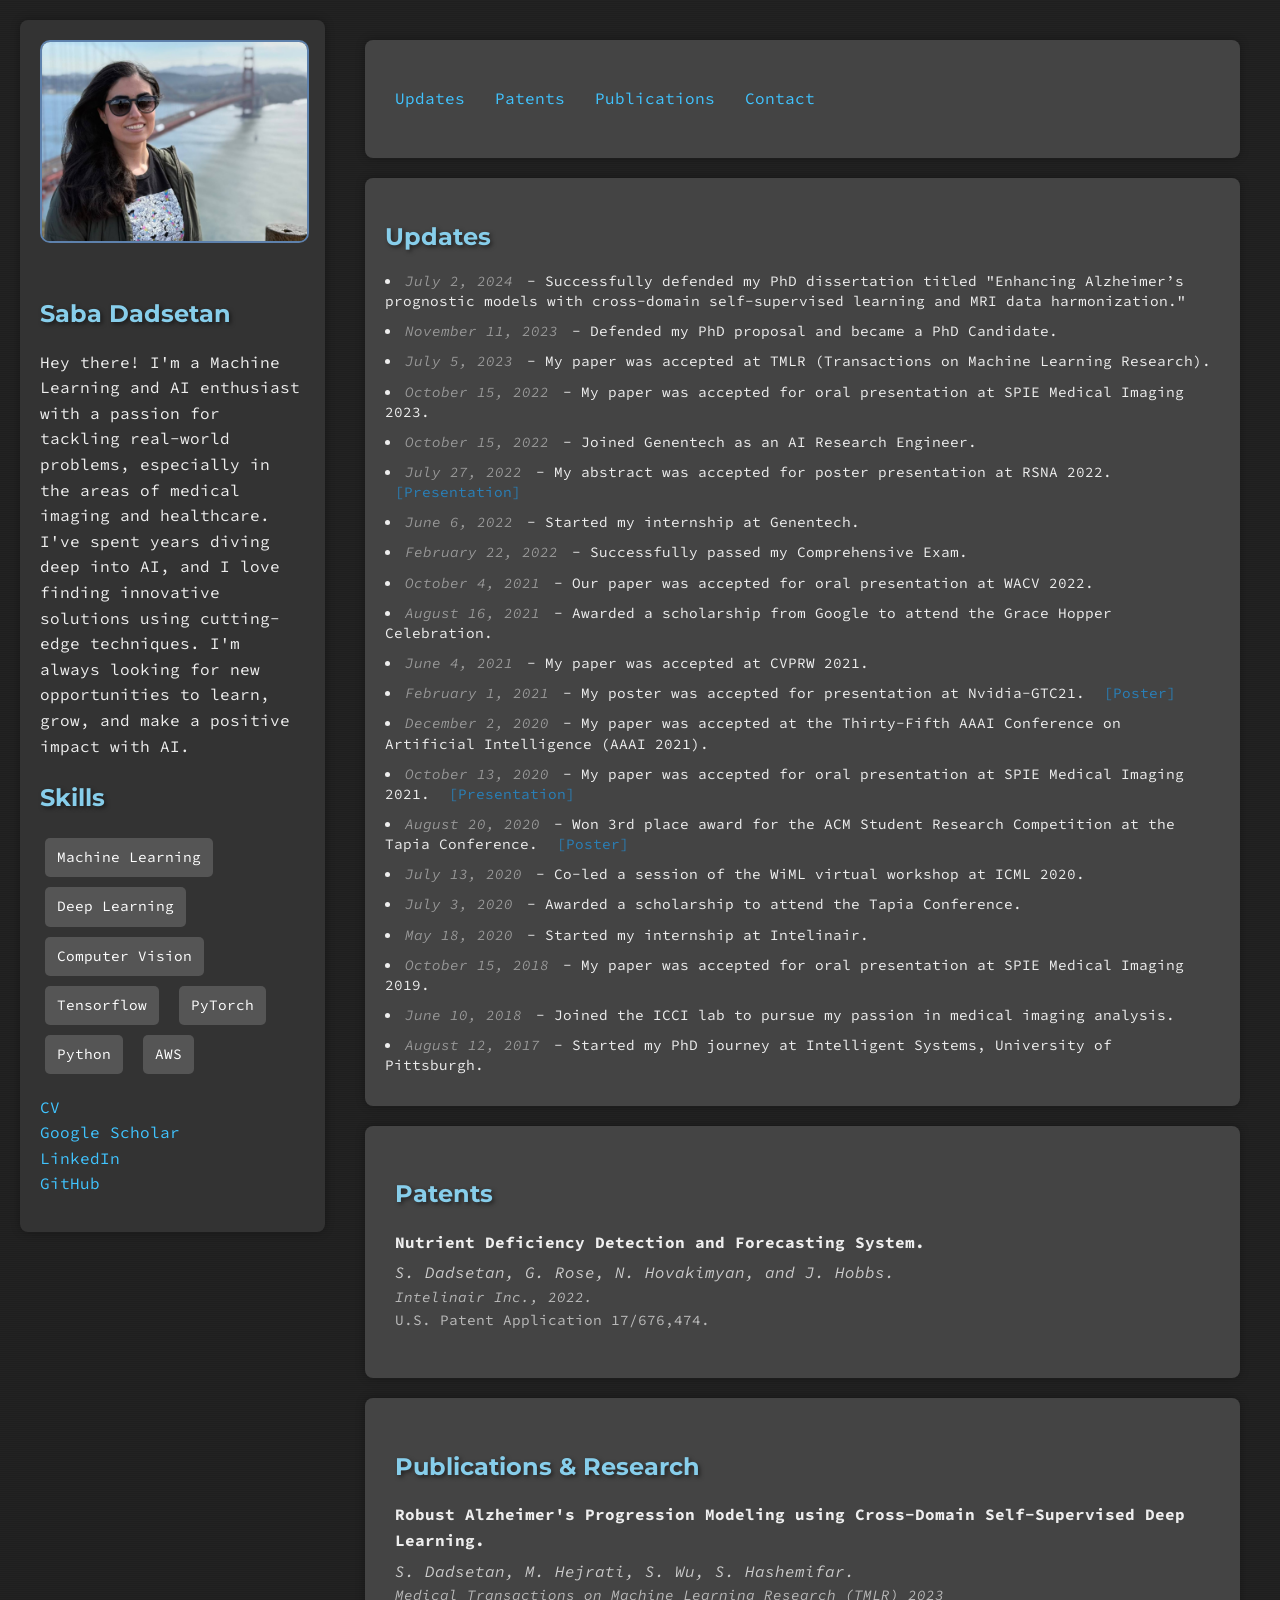
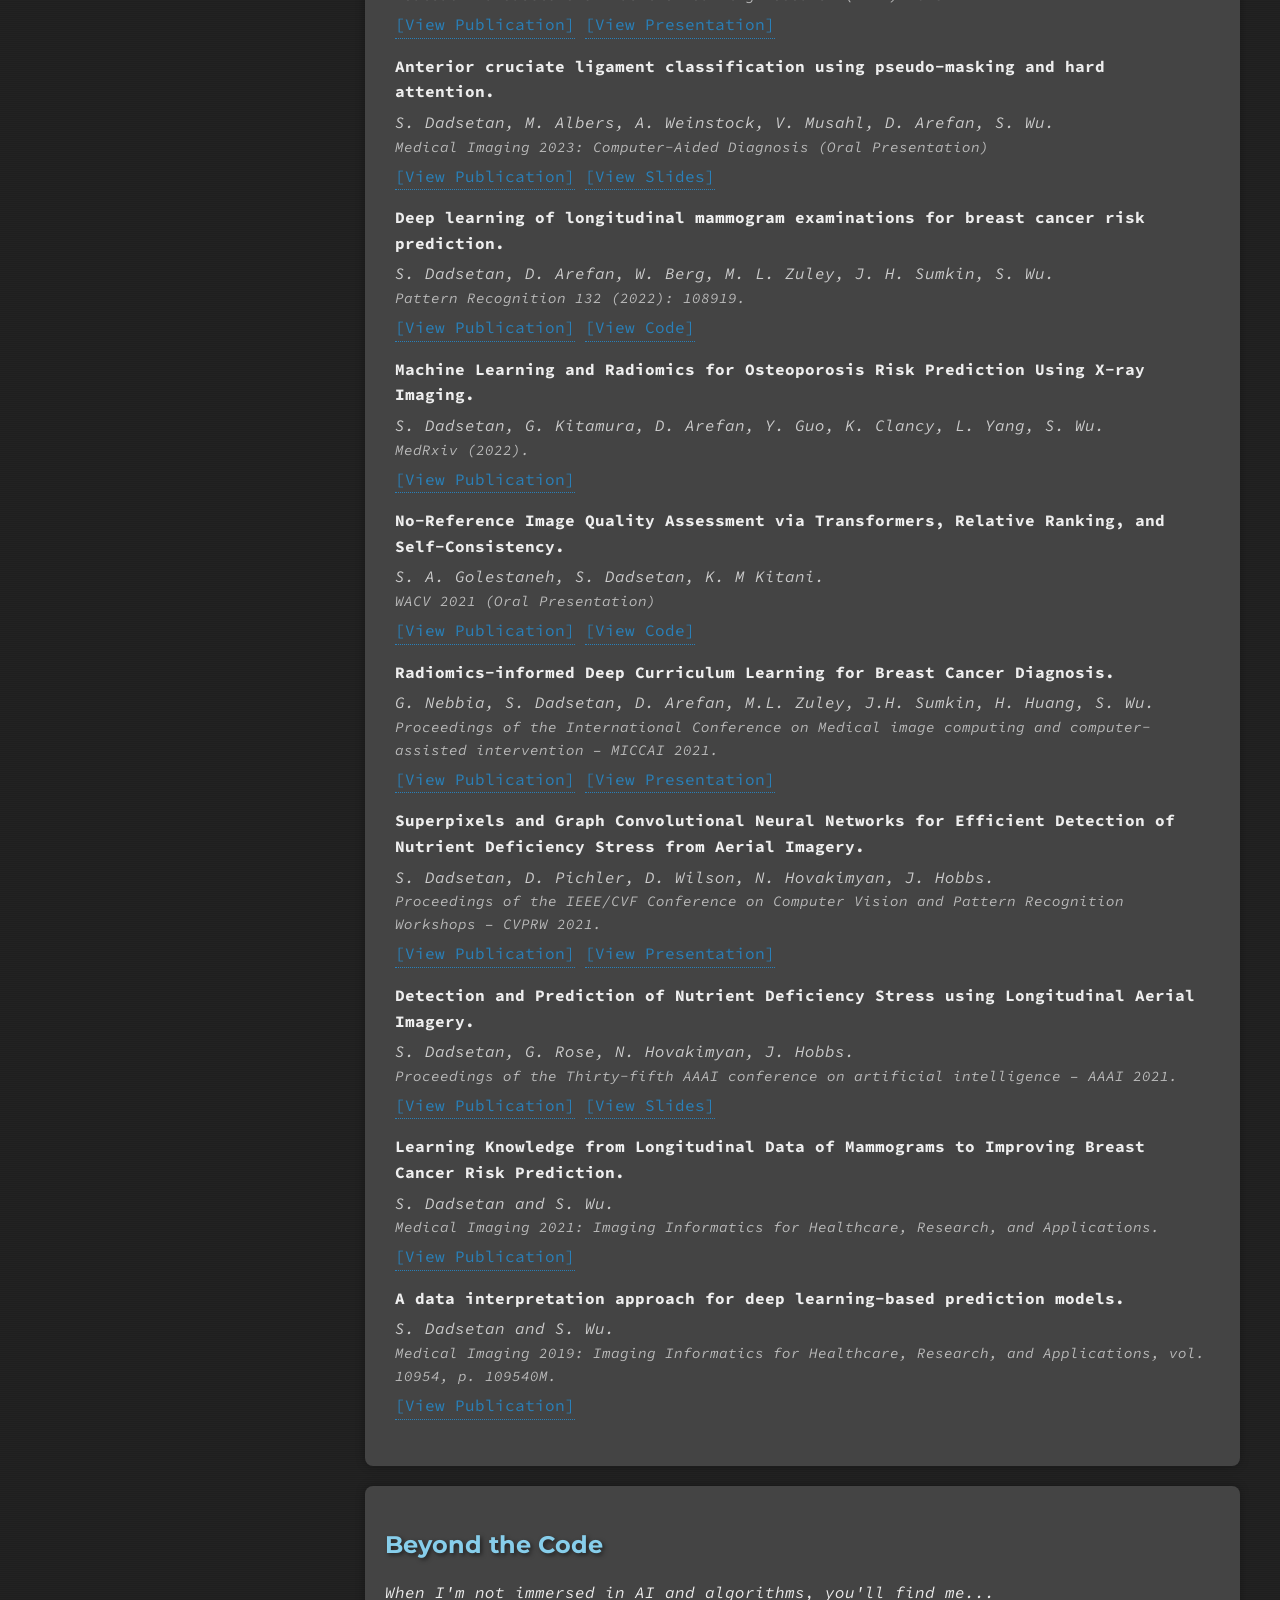
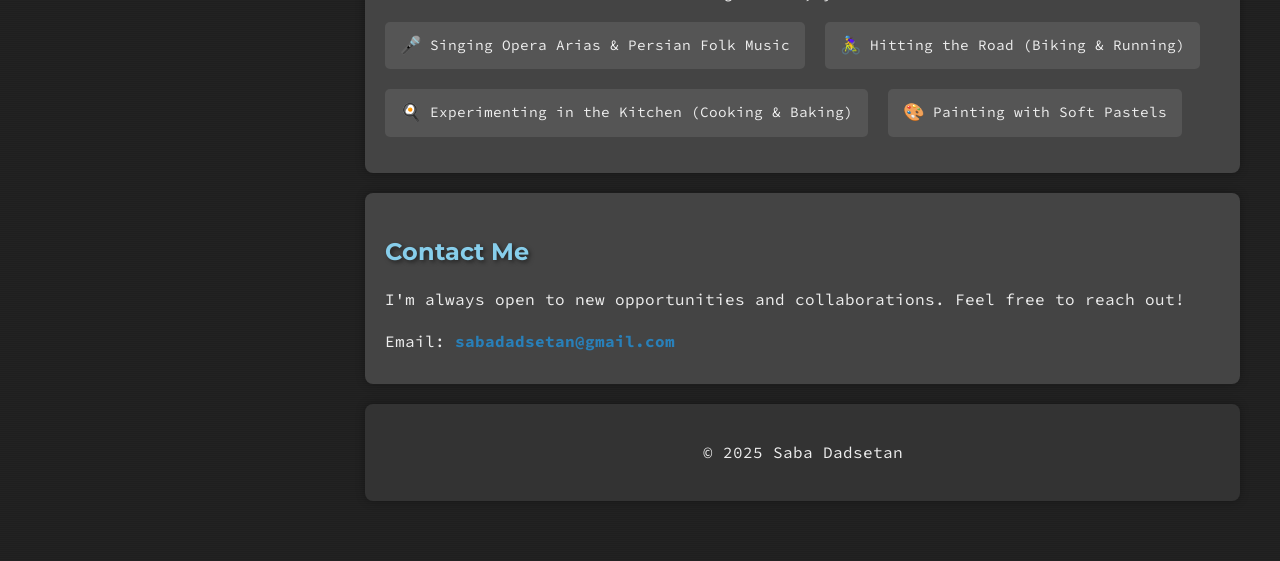
==== index.html @ b6f72410 "change CV source" ====
﻿<!DOCTYPE html>
<html lang="en">
<head>
    <meta charset="UTF-8">
    <meta name="viewport" content="width=device-width, initial-scale=1.0">
    <title>My Portfolio</title>
    <link rel="stylesheet" href="css/styles.css">
    <link rel="preconnect" href="https://fonts.googleapis.com">
    <link rel="preconnect" href="https://fonts.gstatic.com" crossorigin>
    <link href="https://fonts.googleapis.com/css2?family=Press+Start+2P&family=Source+Code+Pro:wght@400;700&display=swap" rel="stylesheet">
    <link href="https://fonts.googleapis.com/css2?family=Montserrat:wght@400;700&family=Source+Code+Pro:wght@400;700&display=swap" rel="stylesheet">
</head>
<script type="module", src="javascripts/script.js"></script>
<body>
    <div class="container">
        <aside id="about">
            <img src="materials/profile.png" alt="Profile Picture" class="profile-pic">
            <h2>Saba Dadsetan</h2>
            <p>
                <!--I'm computer scientist with passion in computer vision and imaging. I have several years of experience in clinical imaging and working with
    healthcare staff to create models to apply AI for solving real-world problem.-->
                Hey there! I'm a Machine Learning and AI enthusiast with a passion for tackling real-world problems,
                especially in the areas of medical imaging and healthcare.
                I've spent years diving deep into AI, and I love finding innovative solutions using cutting-edge techniques.
                I'm always looking for new opportunities to learn, grow, and make a positive impact with AI.
            </p>
            <h2>Skills</h2>
            <ul>
                <li>Machine Learning</li>
                <li>Deep Learning</li>
                <li>Computer Vision</li>
                <li>Tensorflow</li>
                <li>PyTorch</li>
                <li>Python</li>
                <li>AWS</li>
            </ul>
            <p>

                <!--<a href="materials/Saba_Dadsetan_Resume_2025.pdf" download>CV</a><br>-->
                
                <a href="https://drive.google.com/file/d/18WHEjIuR-sxIl8EXSp-AEUYYepHGlwB6/view?usp=sharing" target="_blank">CV</a><br>
                <a href="https://scholar.google.com/citations?hl=en&user=GajVlYUAAAAJ" target="_blank">Google Scholar</a><br>
                <a href="https://www.linkedin.com/in/saba-dadsetan/" target="_blank">LinkedIn</a><br>
                <a href="https://github.com/SabaDD" target="_blank">GitHub</a>
            </p>
        </aside>

        <div class="content">
            <header>
                <!--<h1>Welcome to My Portfolio</h1>-->
                <nav>
                    <ul>
                        <li><a href="#updates">Updates</a></li>
                        <li><a href="#patents">Patents</a></li>
                        <li><a href="#publications">Publications</a></li>
                        <li><a href="#contact">Contact</a></li>
                    </ul>
                </nav>
            </header>

            <section id="updates">
                <h2>Updates</h2>
                <div class="timeline" id="timeline-content">

                </div>
            </section>

            <!--<section id="projects">
        <h2>Projects</h2>
    </section>-->
            <!-- News Section -->
            <!--<section id="news">
        <h2>News</h2>

    </section>-->
            <!-- Updates Section -->

            <section id="patents">
                <h2>Patents</h2>
                <ul>
                    <li>
                        <span class="patent-title">Nutrient Deficiency Detection and Forecasting System.</span>
                        <span class="patent-authors">S. Dadsetan, G. Rose, N. Hovakimyan, and J. Hobbs.</span>
                        <em class="patent-organization">Intelinair Inc., 2022.</em>
                        <span class="patent-number">U.S. Patent Application 17/676,474.</span>
                    </li>
                </ul>
            </section>
            <section id="publications">
                <h2>Publications & Research</h2>
                <ul>
                    <li>
                        <span class="publication-title">
                            Robust Alzheimer's Progression Modeling using Cross-Domain
                            Self-Supervised Deep Learning.
                        </span>
                        <span class="publication-authors">S. Dadsetan, M. Hejrati, S. Wu, S. Hashemifar.</span>
                        <em class="publication-journal">Medical Transactions on Machine Learning Research (TMLR) 2023</em>
                        <a href="https://openreview.net/forum?id=HVAeM6sNo8" target="_blank"
                           class="publication-link">[View Publication]</a>
                        <a href="https://drive.google.com/file/d/1AXjAHw2Ef3Ni_uqZpoih9r72Jq-nHc5F/view?usp=sharing" target="_blank"
                           class="publication-link">[View Presentation]</a>
                    </li>
                    <li>
                        <span class="publication-title">
                            Anterior cruciate ligament classification using pseudo-masking and hard
                            attention.
                        </span>
                        <span class="publication-authors">S. Dadsetan, M. Albers, A. Weinstock, V. Musahl, D. Arefan, S. Wu.</span>
                        <em class="publication-journal">Medical Imaging 2023: Computer-Aided Diagnosis (Oral Presentation)</em>
                        <a href="https://www.spiedigitallibrary.org/conference-proceedings-of-spie/12465/2655278/Anterior-cruciate-ligament-classification-in-knee-MRI-using-automated-pseudo/10.1117/12.2655278.short" target="_blank"
                           class="publication-link">[View Publication]</a>
                        <a href="https://drive.google.com/file/d/1jOxn1fMSFt3v6mTCV_2jPGoo-q4D03VA/view?usp=sharing" target="_blank"
                           class="publication-link">[View Slides]</a>

                    </li>
                    <li>
                        <span class="publication-title">
                            Deep learning of longitudinal mammogram examinations for breast cancer risk
                            prediction.
                        </span>
                        <span class="publication-authors">S. Dadsetan, D. Arefan, W. Berg, M. L. Zuley, J. H. Sumkin, S. Wu.</span>
                        <em class="publication-journal">Pattern Recognition 132 (2022): 108919.</em>
                        <a href="https://www.sciencedirect.com/science/article/abs/pii/S0031320322004009?via%3Dihub" target="_blank"
                           class="publication-link">[View Publication]</a>
                        <a href="https://github.com/SabaDD/LRP-Net" target="_blank"
                           class="publication-link">[View Code]</a>
                    </li>
                    <li>
                        <span class="publication-title">
                            Machine Learning and Radiomics for Osteoporosis Risk Prediction Using X-ray Imaging.
                        </span>
                        <span class="publication-authors">S. Dadsetan, G. Kitamura, D. Arefan, Y. Guo, K. Clancy, L. Yang, S. Wu.</span>
                        <em class="publication-journal">MedRxiv (2022).</em>
                        <a href="https://www.medrxiv.org/content/10.1101/2022.02.03.22270400v1.full.pdf" target="_blank"
                           class="publication-link">[View Publication]</a>
                    </li>
                    <li>
                        <span class="publication-title">
                            No-Reference Image Quality Assessment via Transformers, Relative Ranking,
                            and Self-Consistency.
                        </span>
                        <span class="publication-authors">S. A. Golestaneh, S. Dadsetan, K. M Kitani.</span>
                        <em class="publication-journal">WACV 2021 (Oral Presentation)</em>
                        <a href="https://openaccess.thecvf.com/content/WACV2022/papers/Golestaneh_No-Reference_Image_Quality_Assessment_via_Transformers_Relative_Ranking_and_Self-Consistency_WACV_2022_paper.pdf" target="_blank"
                           class="publication-link">[View Publication]</a>
                        <a href="https://github.com/isalirezag/TReS" target="_blank"
                           class="publication-link">[View Code]</a>

                    </li>
                    <li>
                        <span class="publication-title">
                            Radiomics-informed Deep Curriculum Learning for Breast Cancer
                            Diagnosis.
                        </span>
                        <span class="publication-authors">
                            G. Nebbia, S. Dadsetan, D. Arefan, M.L. Zuley, J.H. Sumkin, H. Huang,
                            S. Wu.
                        </span>
                        <em class="publication-journal">
                            Proceedings of the International Conference on Medical image computing and
                            computer-assisted intervention – MICCAI 2021.
                        </em>
                        <a href="https://doi.org/10.1007/978-3-030-87240-3_61" target="_blank"
                           class="publication-link">[View Publication]</a>
                        <a href="https://drive.google.com/file/d/1l34krE1eEosLO2C05qoZ8s8zPBHUjuLE/view?usp=sharing" target="_blank"
                           class="publication-link">[View Presentation]</a>

                    </li>
                    <li>
                        <span class="publication-title">
                            Superpixels and Graph Convolutional Neural Networks for Efficient
                            Detection of Nutrient Deficiency Stress from Aerial Imagery.
                        </span>
                        <span class="publication-authors">S. Dadsetan, D. Pichler, D. Wilson, N. Hovakimyan, J. Hobbs.</span>
                        <em class="publication-journal">
                            Proceedings of the IEEE/CVF Conference on Computer Vision and Pattern
                            Recognition Workshops – CVPRW 2021.
                        </em>
                        <a href="https://openaccess.thecvf.com/content/CVPR2021W/AgriVision/papers/Dadsetan_Superpixels_and_Graph_Convolutional_Neural_Networks_for_Efficient_Detection_of_CVPRW_2021_paper.pdf" target="_blank"
                           class="publication-link">[View Publication]</a>
                        <a href="https://youtu.be/xOkBywJAkfc?feature=shared" target="_blank"
                           class="publication-link">[View Presentation]</a>

                    </li>
                    <li>
                        <span class="publication-title">
                            Detection and Prediction of Nutrient Deficiency Stress using Longitudinal
                            Aerial Imagery.
                        </span>
                        <span class="publication-authors">S. Dadsetan, G. Rose, N. Hovakimyan, J. Hobbs.</span>
                        <em class="publication-journal">
                            Proceedings of the Thirty-fifth AAAI conference on artificial intelligence
                            – AAAI 2021.
                        </em>
                        <a href="https://cdn.aaai.org/ojs/17730/17730-13-21224-1-2-20210518.pdf" target="_blank"
                           class="publication-link">[View Publication]</a>
                        <a href="https://drive.google.com/file/d/1YxXk9vE4Vw-MpZXxpQcTrOO1TyjX9LsC/view?usp=sharing" target="_blank"
                           class="publication-link">[View Slides]</a>

                    </li>
                    <li>
                        <span class="publication-title">
                            Learning Knowledge from Longitudinal Data of Mammograms to Improving Breast
                            Cancer Risk Prediction.
                        </span>
                        <span class="publication-authors">S. Dadsetan and S. Wu.</span>
                        <em class="publication-journal">
                            Medical Imaging 2021: Imaging Informatics for Healthcare, Research, and
                            Applications.
                        </em>
                        <a href="https://www.spiedigitallibrary.org/conference-proceedings-of-spie/11601/116010M/Learning-knowledge-from-longitudinal-data-of-mammograms-to-improving-breast/10.1117/12.2582267.short" target="_blank"
                           class="publication-link">[View Publication]</a>
                    </li>
                    <li>
                        <span class="publication-title">
                            A data interpretation approach for deep learning-based prediction
                            models.
                        </span>
                        <span class="publication-authors">S. Dadsetan and S. Wu.</span>
                        <em class="publication-journal">
                            Medical Imaging 2019: Imaging Informatics for Healthcare, Research, and
                            Applications, vol. 10954, p. 109540M.
                        </em>
                        <a href="https://www.spiedigitallibrary.org/conference-proceedings-of-spie/10954/2513098/A-data-interpretation-approach-for-deep-learning-based-prediction-models/10.1117/12.2513098.short" target="_blank"
                           class="publication-link">[View Publication]</a>
                    </li>
                </ul>
            </section>
            <section id="hobbies">
                <h2>Beyond the Code</h2>
                <p>When I'm not immersed in AI and algorithms, you'll find me...</p>
                <ul class="hobbies-list">
                    <li>
                        <span class="hobby-icon">🎤</span>
                        Singing Opera Arias & Persian Folk Music
                    </li>
                    <li>
                        <span class="hobby-icon">🚴‍♀️</span>
                        Hitting the Road (Biking & Running)
                    </li>
                    <li>
                        <span class="hobby-icon">🍳</span>
                        Experimenting in the Kitchen (Cooking & Baking)
                    </li>
                    <li>
                        <span class="hobby-icon">🎨</span>
                        Painting with Soft Pastels
                    </li>
                </ul>
            </section>


            <section id="contact">
                <h2>Contact Me</h2>
                <p>
                    I'm always open to new opportunities and collaborations. Feel free to reach out!
                </p>
                <p>
                    Email: <a href="mailto:sabadadsetan@gmail.com">sabadadsetan@gmail.com</a>
                </p>
            </section>


            <footer>
                <p>&copy; 2025 Saba Dadsetan</p>
            </footer>
        </div>
    </div>
    <!--<script src="script.js"></script>-->
</body>
</html>
---- css/styles.css ----
/* styles.css - Professional Edition */

/* ---------------------------------------------------------- */
/*  1. General Styles                                         */
/* ---------------------------------------------------------- */

body,
html {
    font-family: 'Source Code Pro', monospace;
    /* Coding-themed font */
    margin: 0;
    padding: 0;
    color: #ddd;
    /* Light gray text */
    background-color: #222;
    /* Dark gray background */
    line-height: 1.6;
    overflow-x: hidden;
    /* Prevent horizontal scroll */
}

/* ---------------------------------------------------------- */
/*  2. Container and Structure                                */
/* ---------------------------------------------------------- */

.container {
    display: grid;
    grid-template-columns: 1fr 3fr;
    /* Sidebar and Content */
    min-height: 100vh;
    gap: 20px;
    padding: 20px;
}

aside {
    background-color: #333;
    color: #eee;
    padding: 20px;
    border-radius: 8px;
    box-shadow: 0 0 10px rgba(0, 0, 0, 0.3);
    position: sticky;
    /* Stick the sidebar */
    top: 20px;
    height: fit-content;
    /* Avoid exceeding content height */
}
aside .profile-pic {
    width: 100%;
    height: auto;
    border-radius: 10px;
        
    /* Slightly rounded */
     margin-bottom: 25px;
     border: 2px solid #5e81ac;  Blue border 
 }

.content {
    padding: 20px;
}

/* ---------------------------------------------------------- */
        /*  3. Typography                                            */
        /* ---------------------------------------------------------- */
h1, h2, h3, h4 {
    font-family: 'Montserrat', sans-serif;
    /* Modern font */
    color: #87CEEB;
    /* Pink accent color */
    margin-bottom: 15px;
    text-shadow: 2px 2px 4px rgba(0, 0, 0, 0.5);
    /* Retro shadow */
}

h1 {
    font-size: 1.5em;
}

h2 {
    font-size: 1.5em;
}

h3 {
    font-size: 1.2em;
}

h4 {
    font-size: 1.1em;
}

p {
    margin-bottom: 15px;
}

a {
    color: #40c4ff;
    /* cyan link color */
    text-decoration: none;
    transition: color 0.3s ease;
}

    a:hover {
        color: #40c4ff;
        text-decoration: underline;
    }

/* ---------------------------------------------------------- */
/*  4. Navigation                                             */
/* ---------------------------------------------------------- */

nav ul {
    list-style: none;
    padding: 0;
}

    nav ul li {
        display: inline-block;
        margin-right: 20px;
    }

/* ---------------------------------------------------------- */
/*  5. Sections                                              */
/* ---------------------------------------------------------- */

header,
section,
footer {
    background-color: #444;
    padding: 30px;
    border-radius: 8px;
    margin-bottom: 20px;
    box-shadow: 0 0 10px rgba(0, 0, 0, 0.3);
}

/* ---------------------------------------------------------- */
/*  6. Buttons                                               */
/* ---------------------------------------------------------- */

button {
    background-color: #4caf50;
    /* Green button */
    color: #fff;
    padding: 12px 20px;
    border: none;
    border-radius: 5px;
    cursor: pointer;
    transition: background-color 0.3s ease;
}

    button:hover {
        background-color: #388e3c;
        /* Darker green */
    }

/* ---------------------------------------------------------- */
/*  7. News & Updates                                          */
/* ---------------------------------------------------------- */

#projects {
    display: grid;
    grid-template-columns: repeat(auto-fit, minmax(300px, 1fr));
    /* Two columns with minimum width of 300px */
    gap: 20px;
}

.project-item {
    background-color: #444;
    border-radius: 8px;
    padding: 20px;
    box-shadow: 0 0 10px rgba(0, 0, 0, 0.3);
    margin-bottom: 0;
    /* Remove default margin-bottom */
}

.project-date {
    color: #888;
    font-size: 0.9em;
    margin-bottom: 5px;
}

.full-text {
    margin-top: 15px;
}

.read-more {
    color: #2980b9;
    /* Darker blue link color */
}

    .read-more:hover {
        color: #2980b9;
    }

.project-item img {
    border-radius: 8px;
    margin-bottom: 10px;
}

/* ---------------------------------------------------------- */
/*  8. Skills List                                           */
/* ---------------------------------------------------------- */

#about ul {
    list-style: none;
    padding: 0;
}

    #about ul li {
        display: inline-block;
        background-color: #555;
        color: #fff;
        padding: 8px 12px;
        margin: 5px;
        border-radius: 5px;
        font-size: 0.9em;
    }

/* ---------------------------------------------------------- */
/*  9. Footer                                                */
/* ---------------------------------------------------------- */

footer {
    text-align: center;
    padding: 20px;
    background-color: #333;
    color: #eee;
}

/* ---------------------------------------------------------- */
/* 10. Media Queries                                         */
/* ---------------------------------------------------------- */

@media (max-width: 768px) {
    .container {
        grid-template-columns: 1fr;
        /* Stack columns */
    }

    aside {
        position: static;
        /* Remove sticky */
    }

    #projects {
        grid-template-columns: 1fr;
        /* Single column on smaller screens */
    }
}

/* ---------------------------------------------------------- */
/* 11. Interactive Elements (Animations)                    */
/* ---------------------------------------------------------- */

/* Example: Animate section entrance */
header,
section,
footer {
    opacity: 0;
    transform: translateY(20px);
    animation: fadeInUp 0.8s ease forwards;
}

@keyframes fadeInUp {
    to {
        opacity: 1;
        transform: translateY(0);
    }
}

/* Add delay to stagger the animations */
header {
    animation-delay: 0.2s;
}

#about {
    animation-delay: 0.4s;
}

#publications {
    animation-delay: 0.6s;
}

#projects {
    animation-delay: 0.8s;
}

footer {
    animation-delay: 1.0s;
}

/* Example: Retro "scanlines" effect */
body {
    background-image: repeating-linear-gradient(0deg, rgba(0, 0, 0, 0.1), rgba(0, 0, 0, 0.1) 1px, transparent 1px, transparent 2px);
    background-size: 100% 12px;
}

/* ---------------------------------------------------------- */
/* 8. Publications Styles */
/* ---------------------------------------------------------- */

#publications ul {
    list-style: none;
    padding: 0;
}

#publications li {
    margin-bottom: 15px;
}

.publication-title {
    display: block;
    font-weight: bold;
    color: #eee; /* Keep the titles prominent */
    margin-bottom: 5px;
}

.publication-authors {
    display: block;
    font-style: italic;
    color: #ccc; /* Make the authors slightly less prominent */
}

.publication-journal {
    display: block;
    font-size: 0.9em;
    color: #bbb; /* Even less prominent */
}

.publication-link {
    display: inline-block;
    margin-top: 5px;
    color: #2980b9; /* Link color */
    text-decoration: none;
    border-bottom: 1px dotted #2980b9; /* Subtle underline */
    transition: border-bottom 0.3s ease;
}

.publication-link:hover {
    border-bottom: 1px solid #2980b9;
}
#patents ul {
    list-style: none;
    padding: 0;
}

#patents li {
    margin-bottom: 15px;
}

.patent-title {
    display: block;
    font-weight: bold;
    color: #eee; /* Keep the titles prominent */
    margin-bottom: 5px;
}

.patent-authors {
    display: block;
    font-style: italic;
    color: #ccc; /* Make the authors slightly less prominent */
}

.patent-organization {
    display: block;
    font-size: 0.9em;
    color: #bbb; /* Even less prominent */
}

.patent-number {
    display: block;
    font-size: 0.9em;
    color: #bbb; /* Even less prominent */
}

#updates {
    padding: 20px;
    border-radius: 8px;
    background-color: #444;
    margin-bottom: 20px;
    box-shadow: 0 0 10px rgba(0, 0, 0, 0.3);
}

    #updates ul {
        list-style: none;
        padding: 0;
    }

.update-item {
    margin-bottom: 10px;
    /* Reduced spacing */
    font-size: 0.9em;
    /* Smaller text */
    color: #eee;
    /* Light text color */
    line-height: 1.4;
    /* Improved line height */
}

.update-date {
    font-style: italic;
    color: #999;
    /* Subdued date color */
    margin-right: 5px;
}
.update-link {
    color: #2980b9;
    /* Link color */
    text-decoration: none;
    margin-left: 10px;
}

.update-link:hover {
    text-decoration: underline;
}

/* ---------------------------------------------------------- */
/* 15. Contact Section Styles */
/* ---------------------------------------------------------- */

#contact {
    padding: 20px;
    border-radius: 8px;
    background-color: #444;
    margin-bottom: 20px;
    box-shadow: 0 0 10px rgba(0, 0, 0, 0.3);
    text-align: left; /* Center the content */
}

#contact p {
    margin-bottom: 10px;
    color: #eee;
}

#contact a {
    color: #2980b9;
    /* Link color */
    text-decoration: none;
    font-weight: bold; /* Make the email more prominent */
}

#contact a:hover {
    text-decoration: underline;
}


#hobbies {
    padding: 20px;
    border-radius: 8px;
    background-color: #444;
    margin-bottom: 20px;
    box-shadow: 0 0 10px rgba(0, 0, 0, 0.3);
    text-align: left;
    /* Center the content */
}

#hobbies p {
    color: #eee;
    margin-bottom: 15px;
    font-style: italic;
}

.hobbies-list {
    list-style: none;
    padding: 0;
    display: flex;
    /* Flexbox for horizontal layout */
    justify-content: left;
    /* Center items horizontally */
    gap: 20px;
    /* Spacing between items */
    flex-wrap: wrap;
    /* Wrap items to next line on smaller screens */
}

.hobbies-list li {
    background-color: #555;
    color: #eee;
    padding: 10px 15px;
    border-radius: 5px;
    font-size: 0.9em;
    text-align: left;
    /* Align text to the left within each item */
    display: flex;
    /* Flexbox for icon and text alignment */
    align-items: center;
    /* Vertically align icon and text */
}

.hobby-icon {
    font-size: 1.2em;
    /* Larger icons */
    margin-right: 8px;
    /* Spacing between icon and text */
}
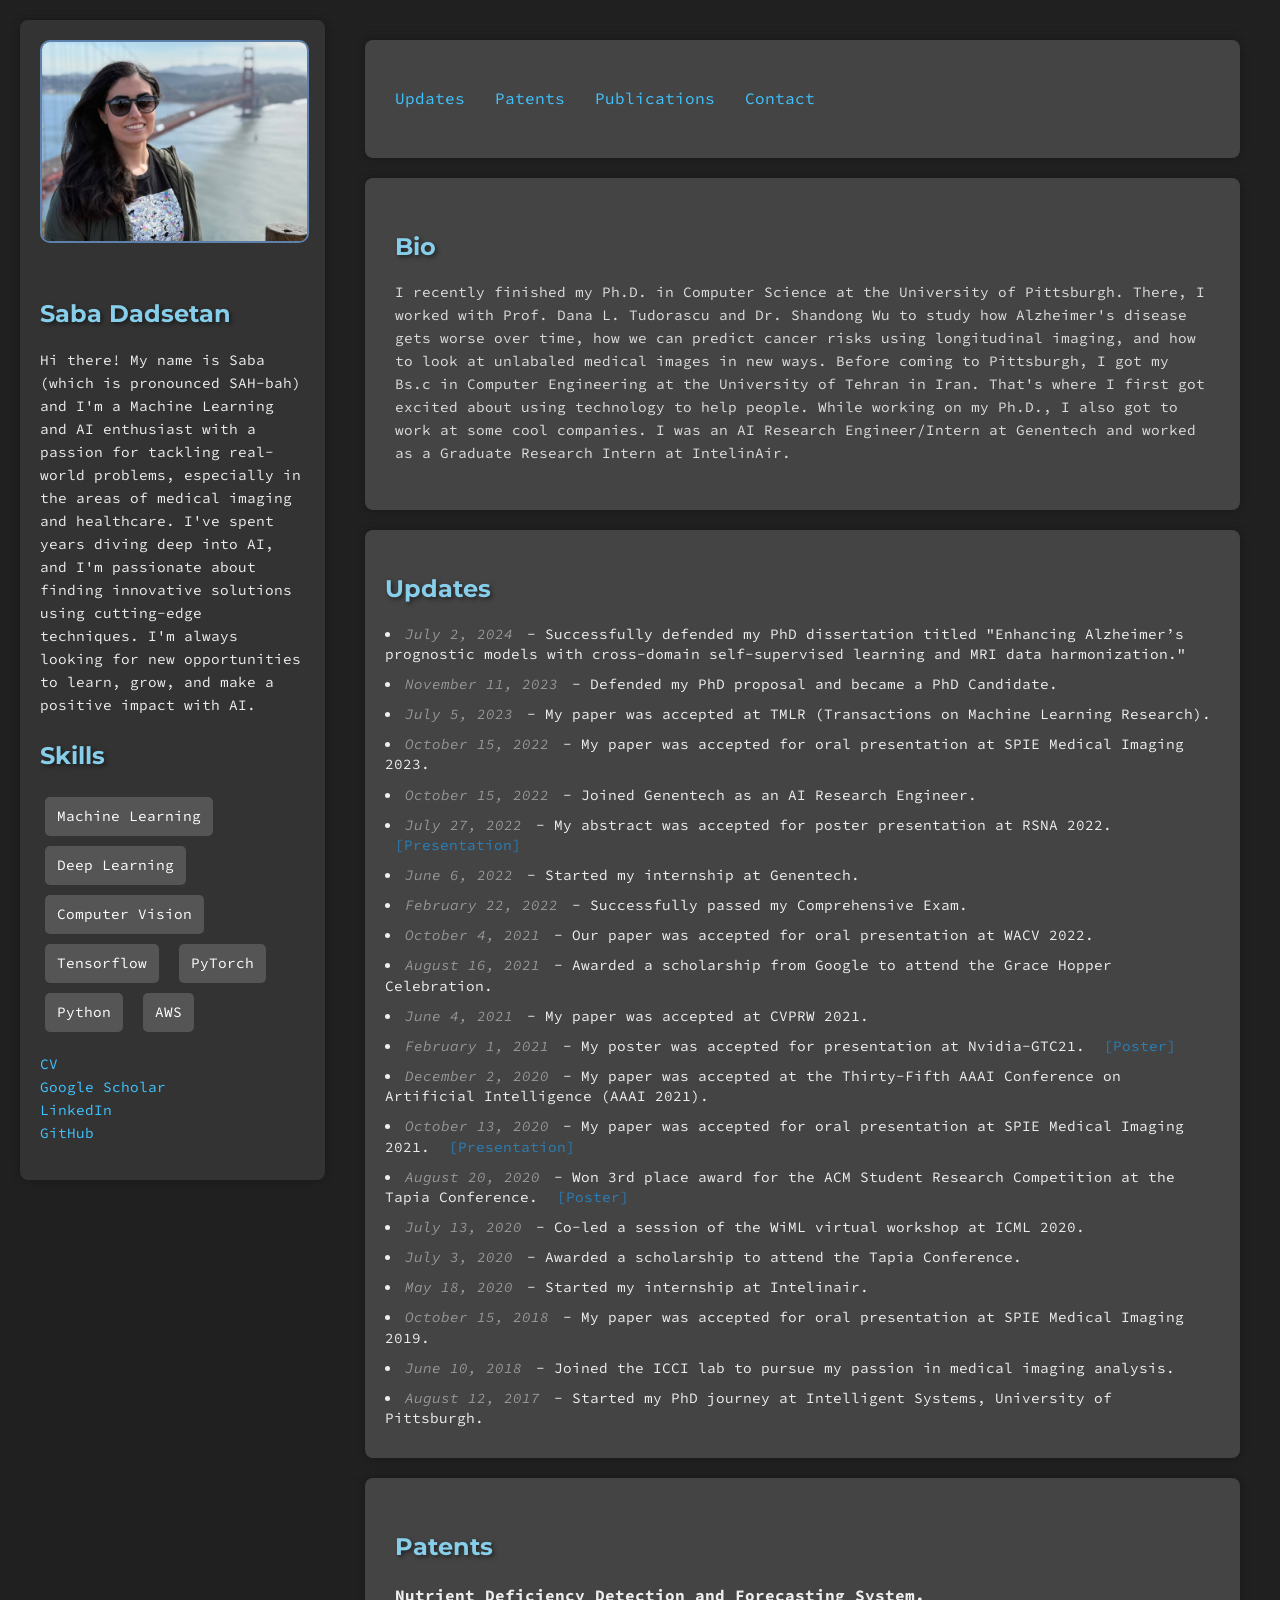
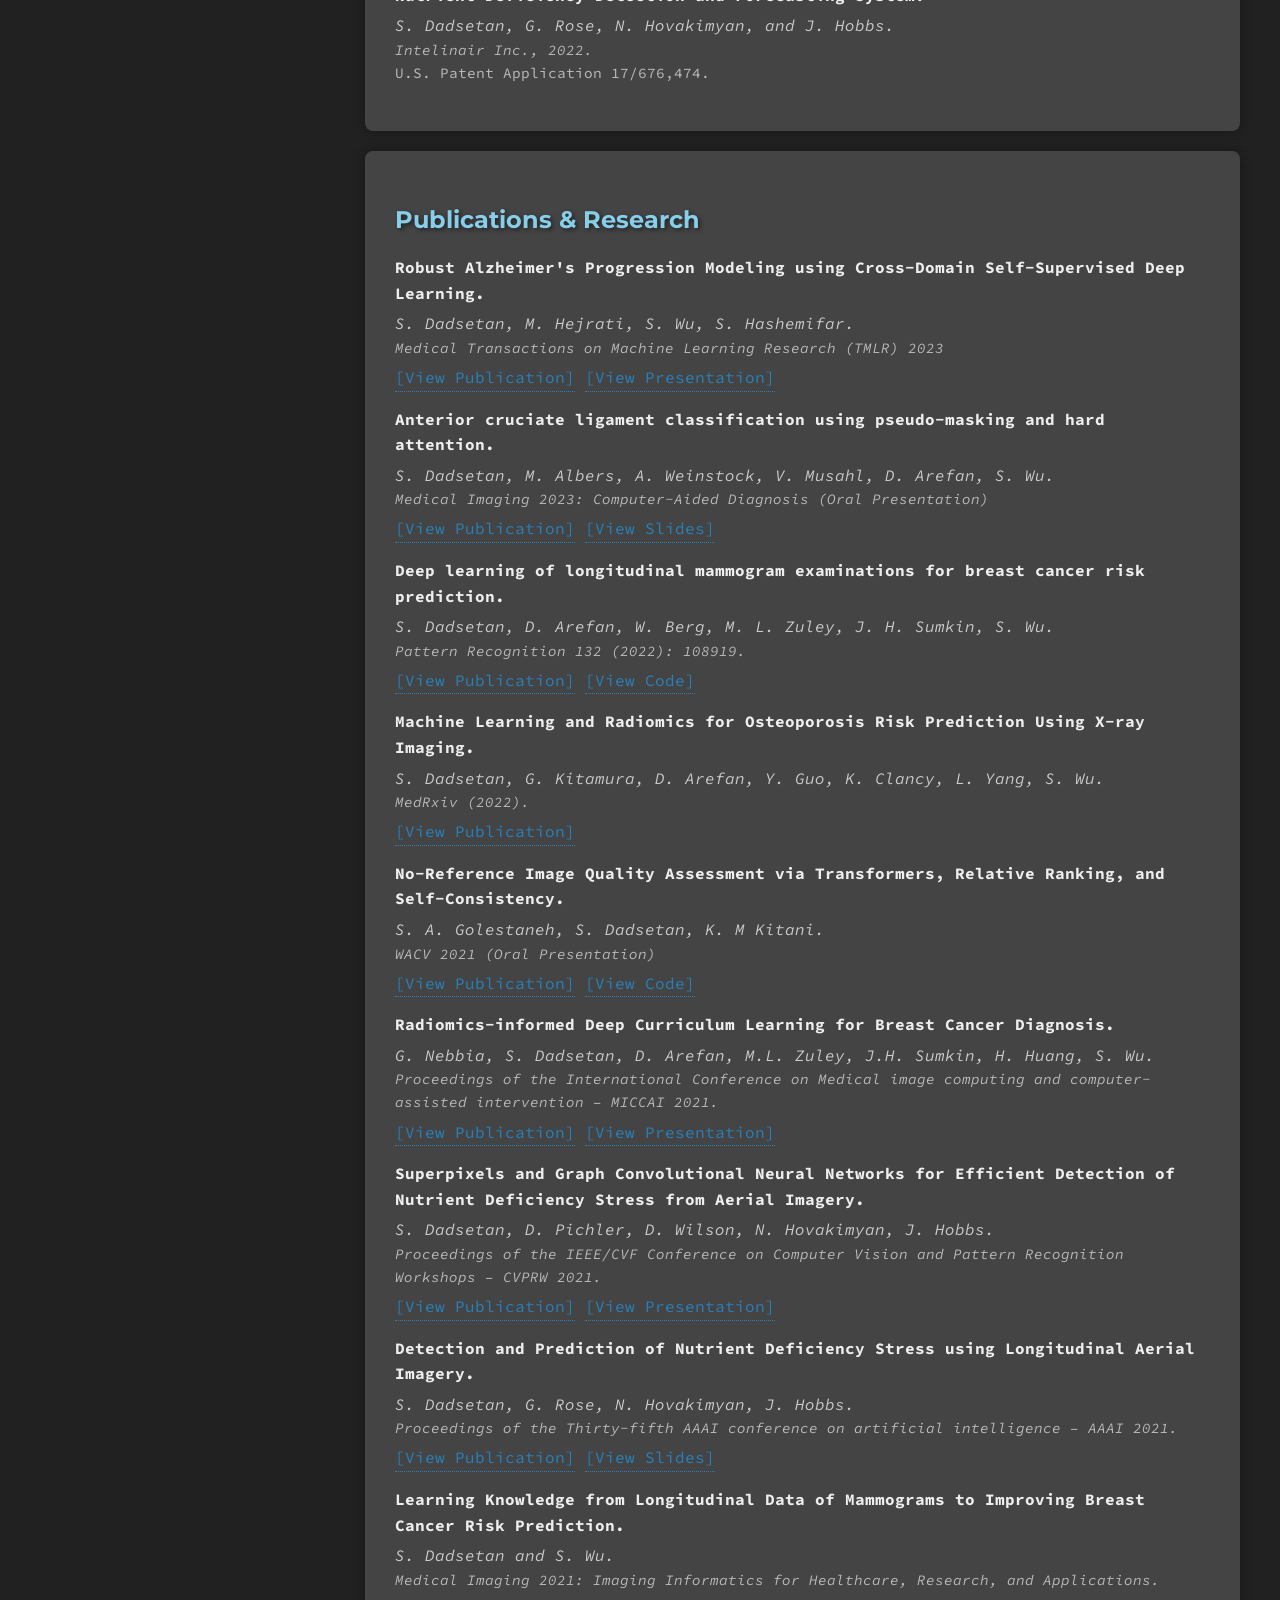
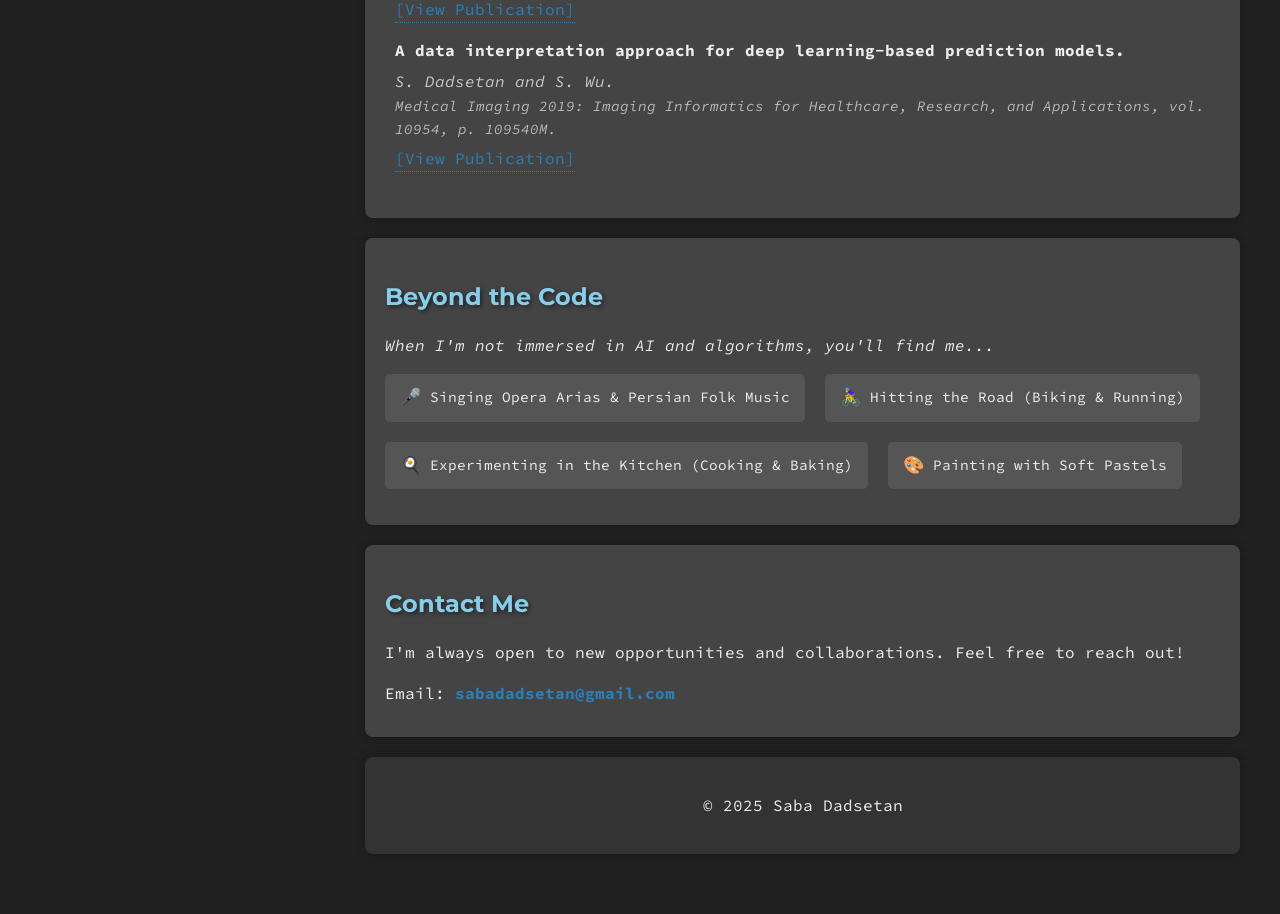
==== commit 49c87672: "change CV location" ====
--- a/index.html
+++ b/index.html
@@ -3,7 +3,7 @@
 <head>
     <meta charset="UTF-8">
     <meta name="viewport" content="width=device-width, initial-scale=1.0">
-    <title>My Portfolio</title>
+    <title>Saba's Portfolio</title>
     <link rel="stylesheet" href="css/styles.css">
     <link rel="preconnect" href="https://fonts.googleapis.com">
     <link rel="preconnect" href="https://fonts.gstatic.com" crossorigin>
@@ -19,9 +19,9 @@
             <p>
                 <!--I'm computer scientist with passion in computer vision and imaging. I have several years of experience in clinical imaging and working with
     healthcare staff to create models to apply AI for solving real-world problem.-->
-                Hey there! I'm a Machine Learning and AI enthusiast with a passion for tackling real-world problems,
+                Hi there! My name is Saba (which is pronounced SAH-bah) and I'm a Machine Learning and AI enthusiast with a passion for tackling real-world problems,
                 especially in the areas of medical imaging and healthcare.
-                I've spent years diving deep into AI, and I love finding innovative solutions using cutting-edge techniques.
+                I've spent years diving deep into AI, and I'm passionate about finding innovative solutions using cutting-edge techniques.
                 I'm always looking for new opportunities to learn, grow, and make a positive impact with AI.
             </p>
             <h2>Skills</h2>
@@ -38,7 +38,7 @@
 
                 <!--<a href="materials/Saba_Dadsetan_Resume_2025.pdf" download>CV</a><br>-->
                 
-                <a href="https://drive.google.com/file/d/18WHEjIuR-sxIl8EXSp-AEUYYepHGlwB6/view?usp=sharing" target="_blank">CV</a><br>
+                <a href="https://drive.google.com/file/d/1u2LDnxK86TnyUO9psJt4EPwdBo1tb9IV/view?usp=sharing" target="_blank">CV</a><br>
                 <a href="https://scholar.google.com/citations?hl=en&user=GajVlYUAAAAJ" target="_blank">Google Scholar</a><br>
                 <a href="https://www.linkedin.com/in/saba-dadsetan/" target="_blank">LinkedIn</a><br>
                 <a href="https://github.com/SabaDD" target="_blank">GitHub</a>
@@ -57,7 +57,18 @@
                     </ul>
                 </nav>
             </header>
-
+            <section id="journey">
+                <h2>Bio</h2>
+                <p>
+                    I recently finished my Ph.D. in Computer Science at the University of Pittsburgh. There, I worked with Prof. Dana L. Tudorascu and Dr. Shandong Wu to study how Alzheimer's disease gets worse over time, how we can predict cancer risks using longitudinal imaging, and how to look at unlabaled medical images in new ways.
+
+                    Before coming to Pittsburgh, I got my Bs.c in Computer Engineering at the University of Tehran in Iran. That's where I first got excited about using technology to help people.
+
+                    While working on my Ph.D., I also got to work at some cool companies. I was an AI Research Engineer/Intern at Genentech and worked as a Graduate Research Intern at IntelinAir.
+
+                </p>
+
+            </section>
             <section id="updates">
                 <h2>Updates</h2>
                 <div class="timeline" id="timeline-content">
--- a/css/styles.css
+++ b/css/styles.css
@@ -150,7 +150,9 @@
         background-color: #388e3c;
         /* Darker green */
     }
-
+#journey p {
+    font-size: 0.9em;
+}
 /* ---------------------------------------------------------- */
 /*  7. News & Updates                                          */
 /* ---------------------------------------------------------- */
@@ -204,15 +206,18 @@
     padding: 0;
 }
 
-    #about ul li {
-        display: inline-block;
-        background-color: #555;
-        color: #fff;
-        padding: 8px 12px;
-        margin: 5px;
-        border-radius: 5px;
-        font-size: 0.9em;
-    }
+#about ul li {
+    display: inline-block;
+    background-color: #555;
+    color: #fff;
+    padding: 8px 12px;
+    margin: 5px;
+    border-radius: 5px;
+    font-size: 0.9em;
+}
+#about p {
+    font-size: 0.9em;
+}
 
 /* ---------------------------------------------------------- */
 /*  9. Footer                                                */
@@ -269,6 +274,9 @@
 /* Add delay to stagger the animations */
 header {
     animation-delay: 0.2s;
+}
+#journey {
+    animation-delay: 0.3s;
 }
 
 #about {
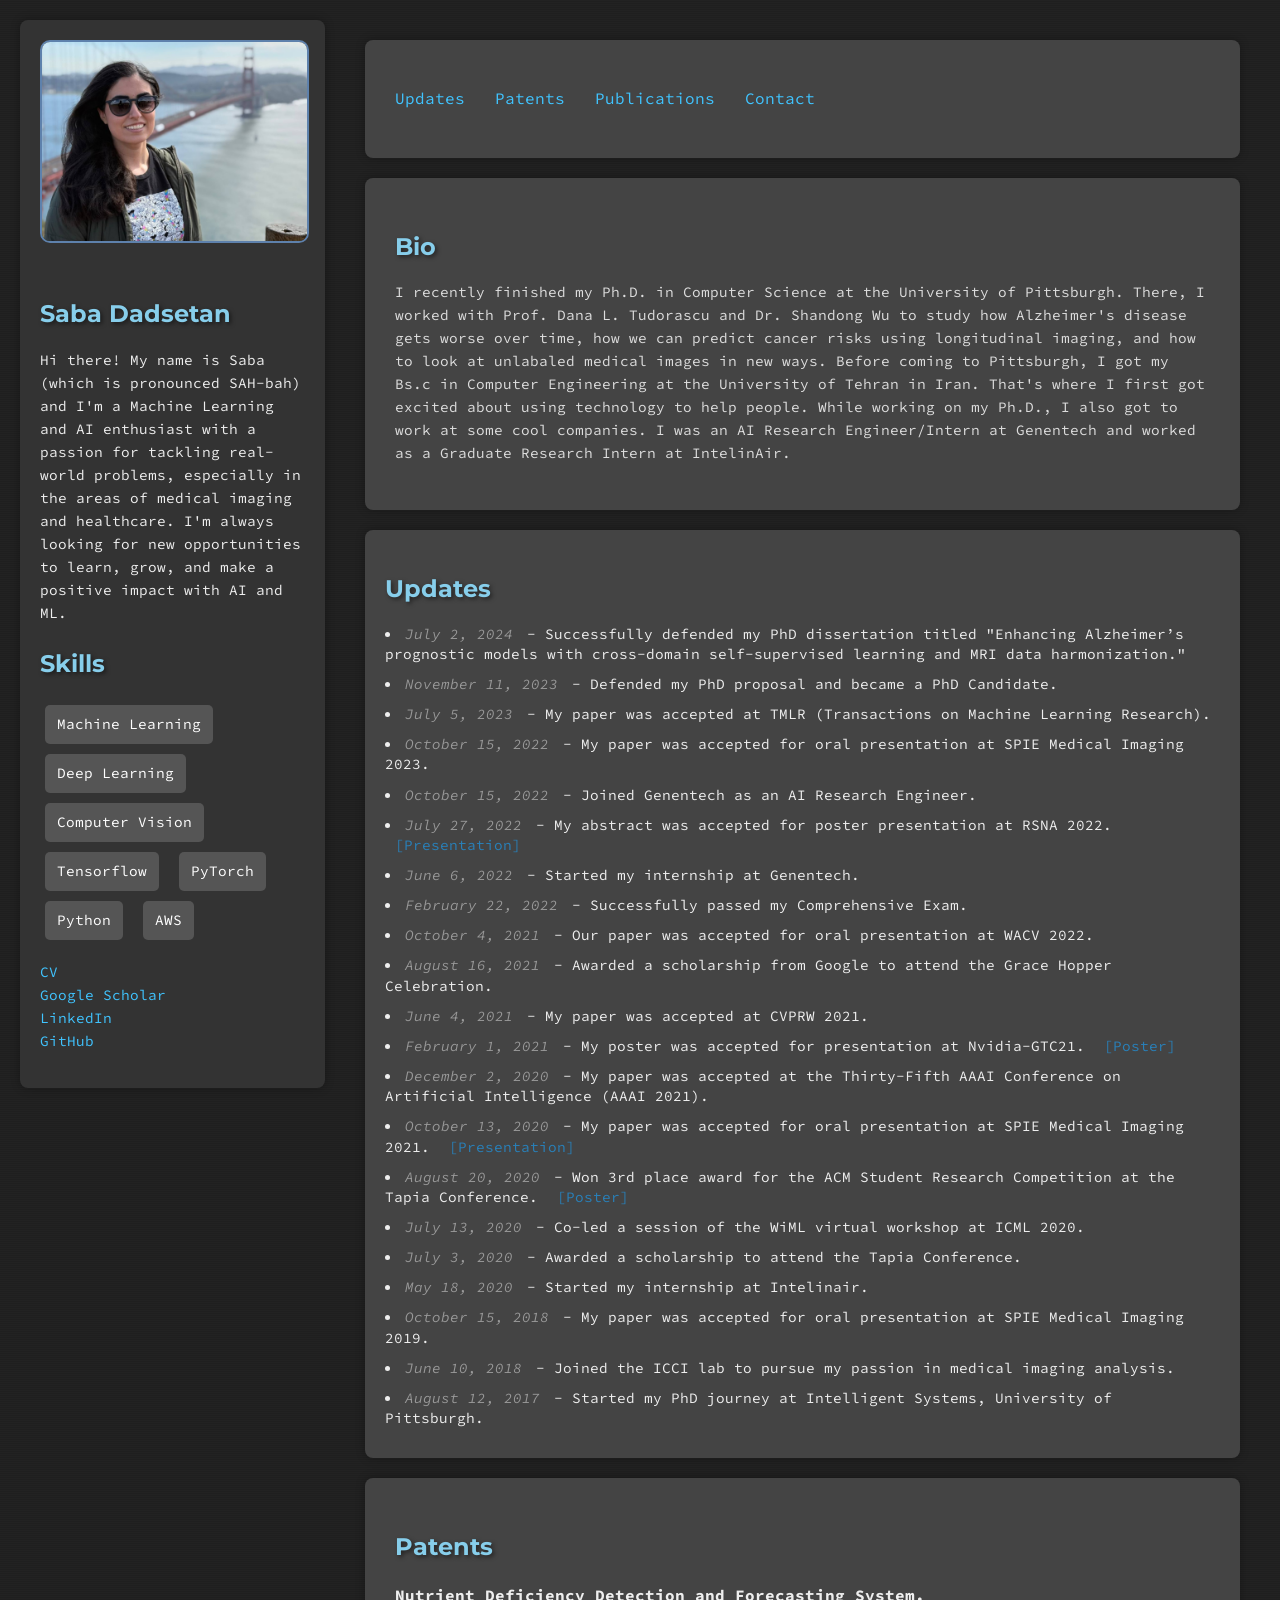
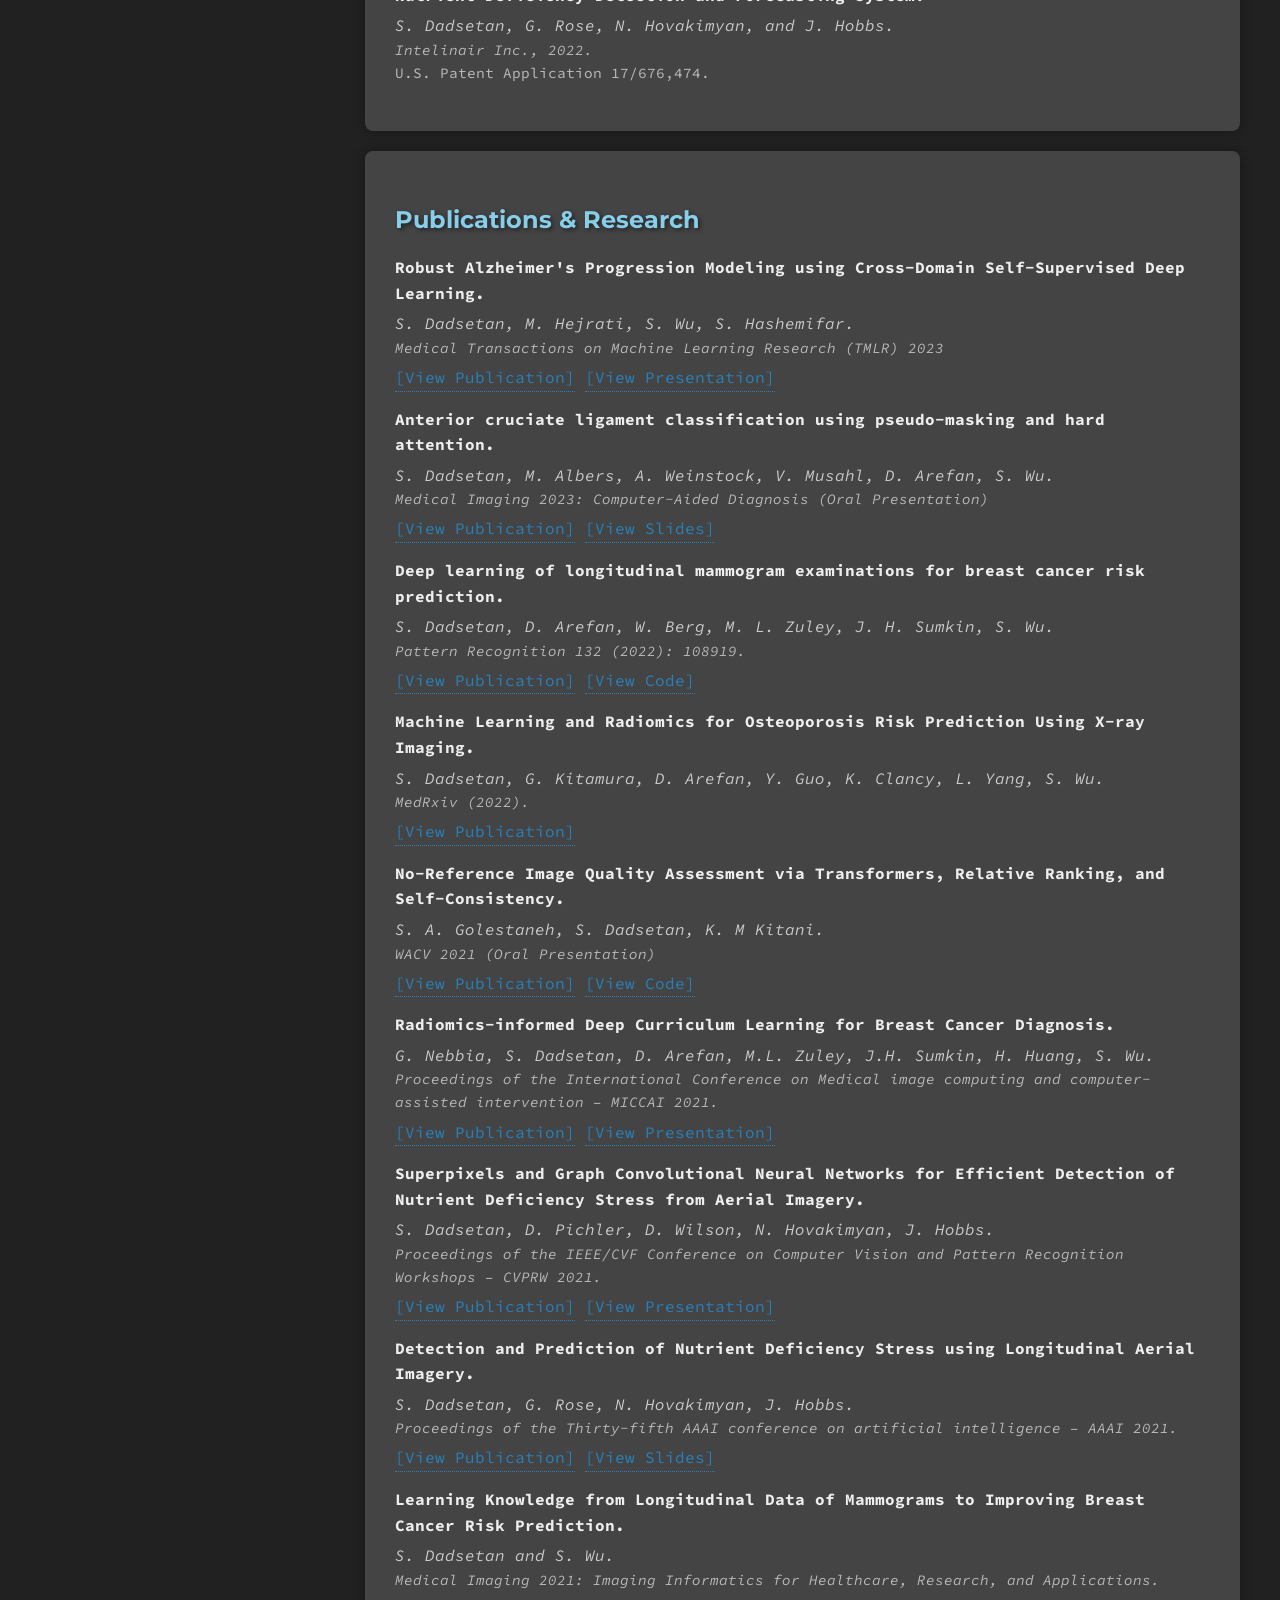
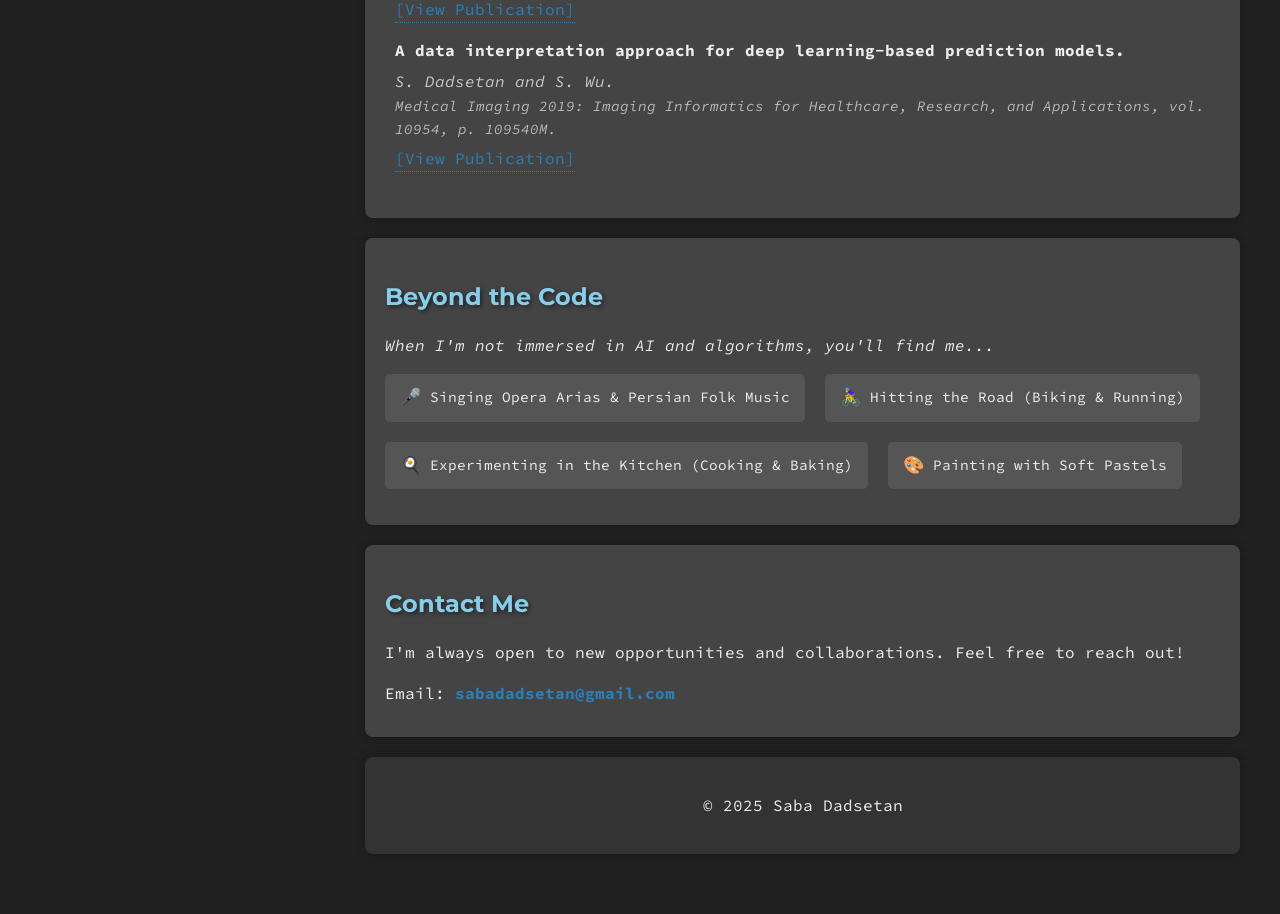
==== commit b54701f3: "change bio" ====
--- a/index.html
+++ b/index.html
@@ -21,8 +21,7 @@
     healthcare staff to create models to apply AI for solving real-world problem.-->
                 Hi there! My name is Saba (which is pronounced SAH-bah) and I'm a Machine Learning and AI enthusiast with a passion for tackling real-world problems,
                 especially in the areas of medical imaging and healthcare.
-                I've spent years diving deep into AI, and I'm passionate about finding innovative solutions using cutting-edge techniques.
-                I'm always looking for new opportunities to learn, grow, and make a positive impact with AI.
+                I'm always looking for new opportunities to learn, grow, and make a positive impact with AI and ML.
             </p>
             <h2>Skills</h2>
             <ul>
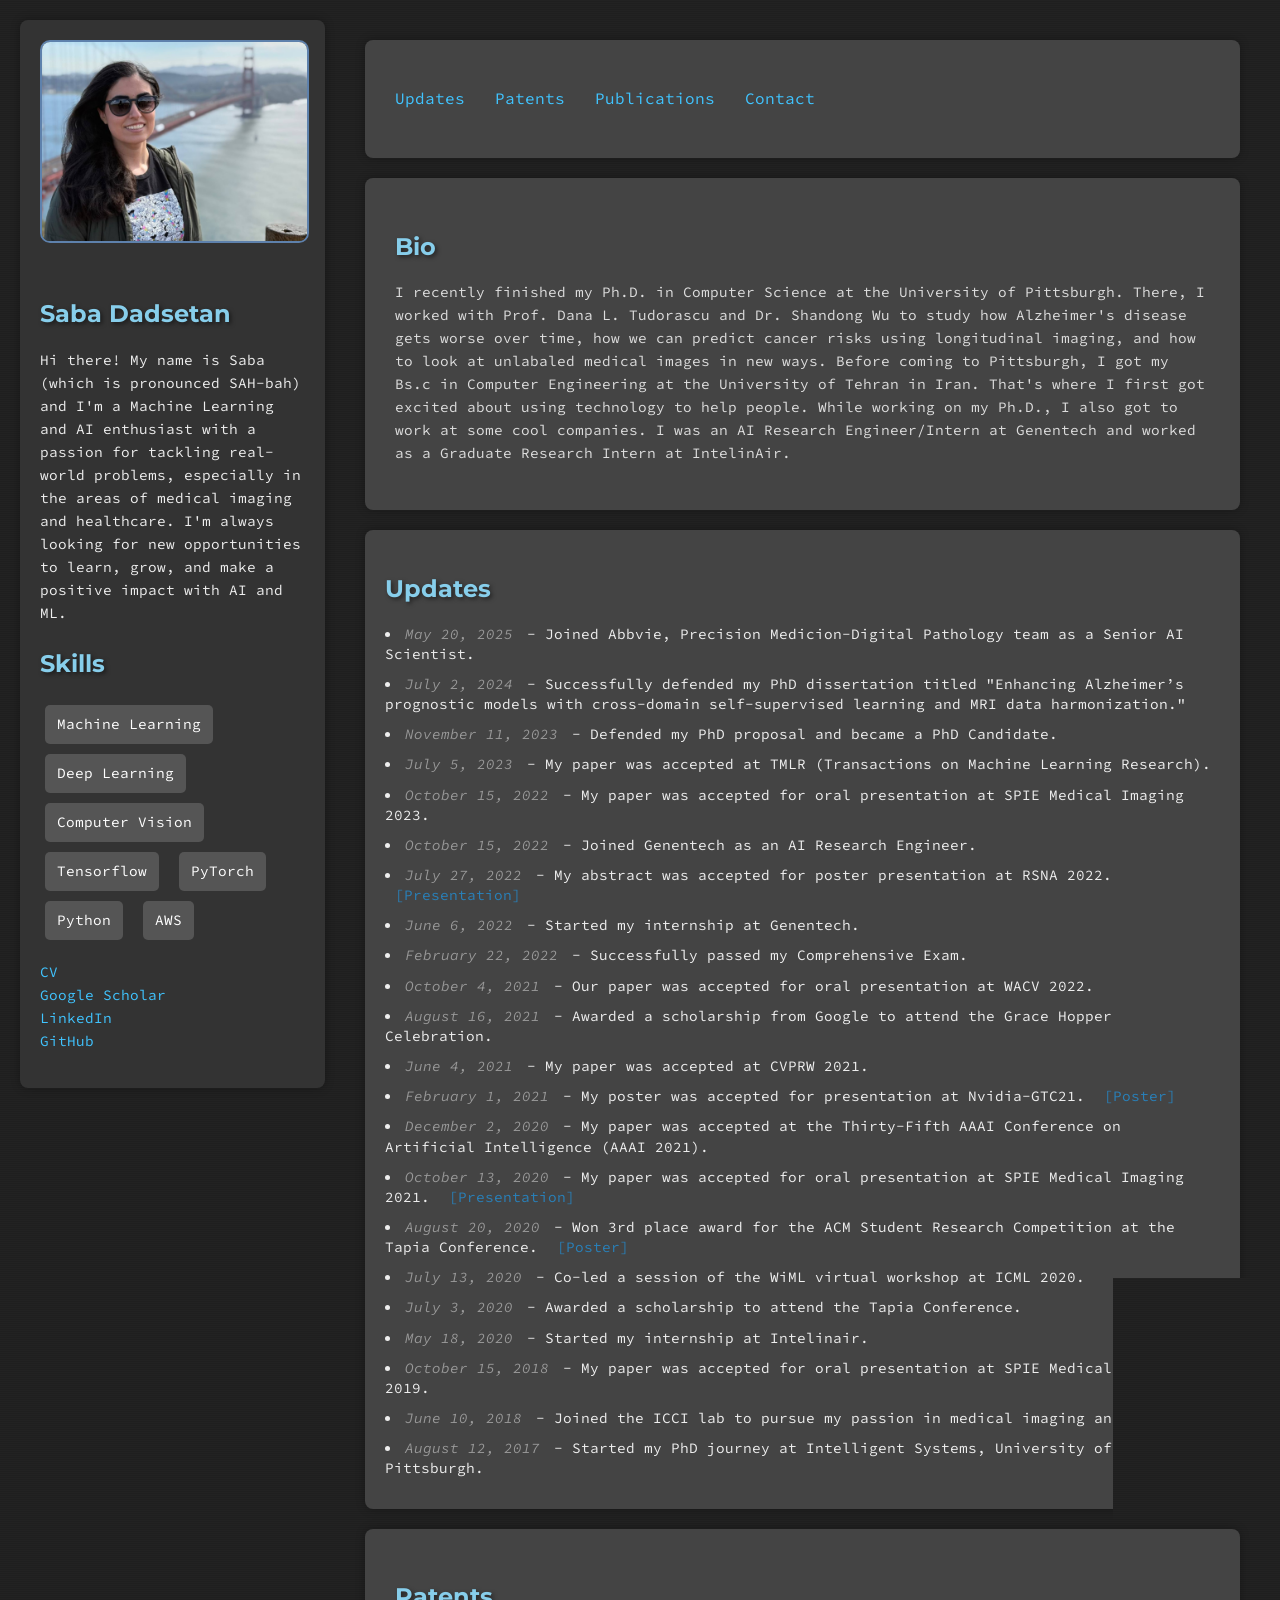
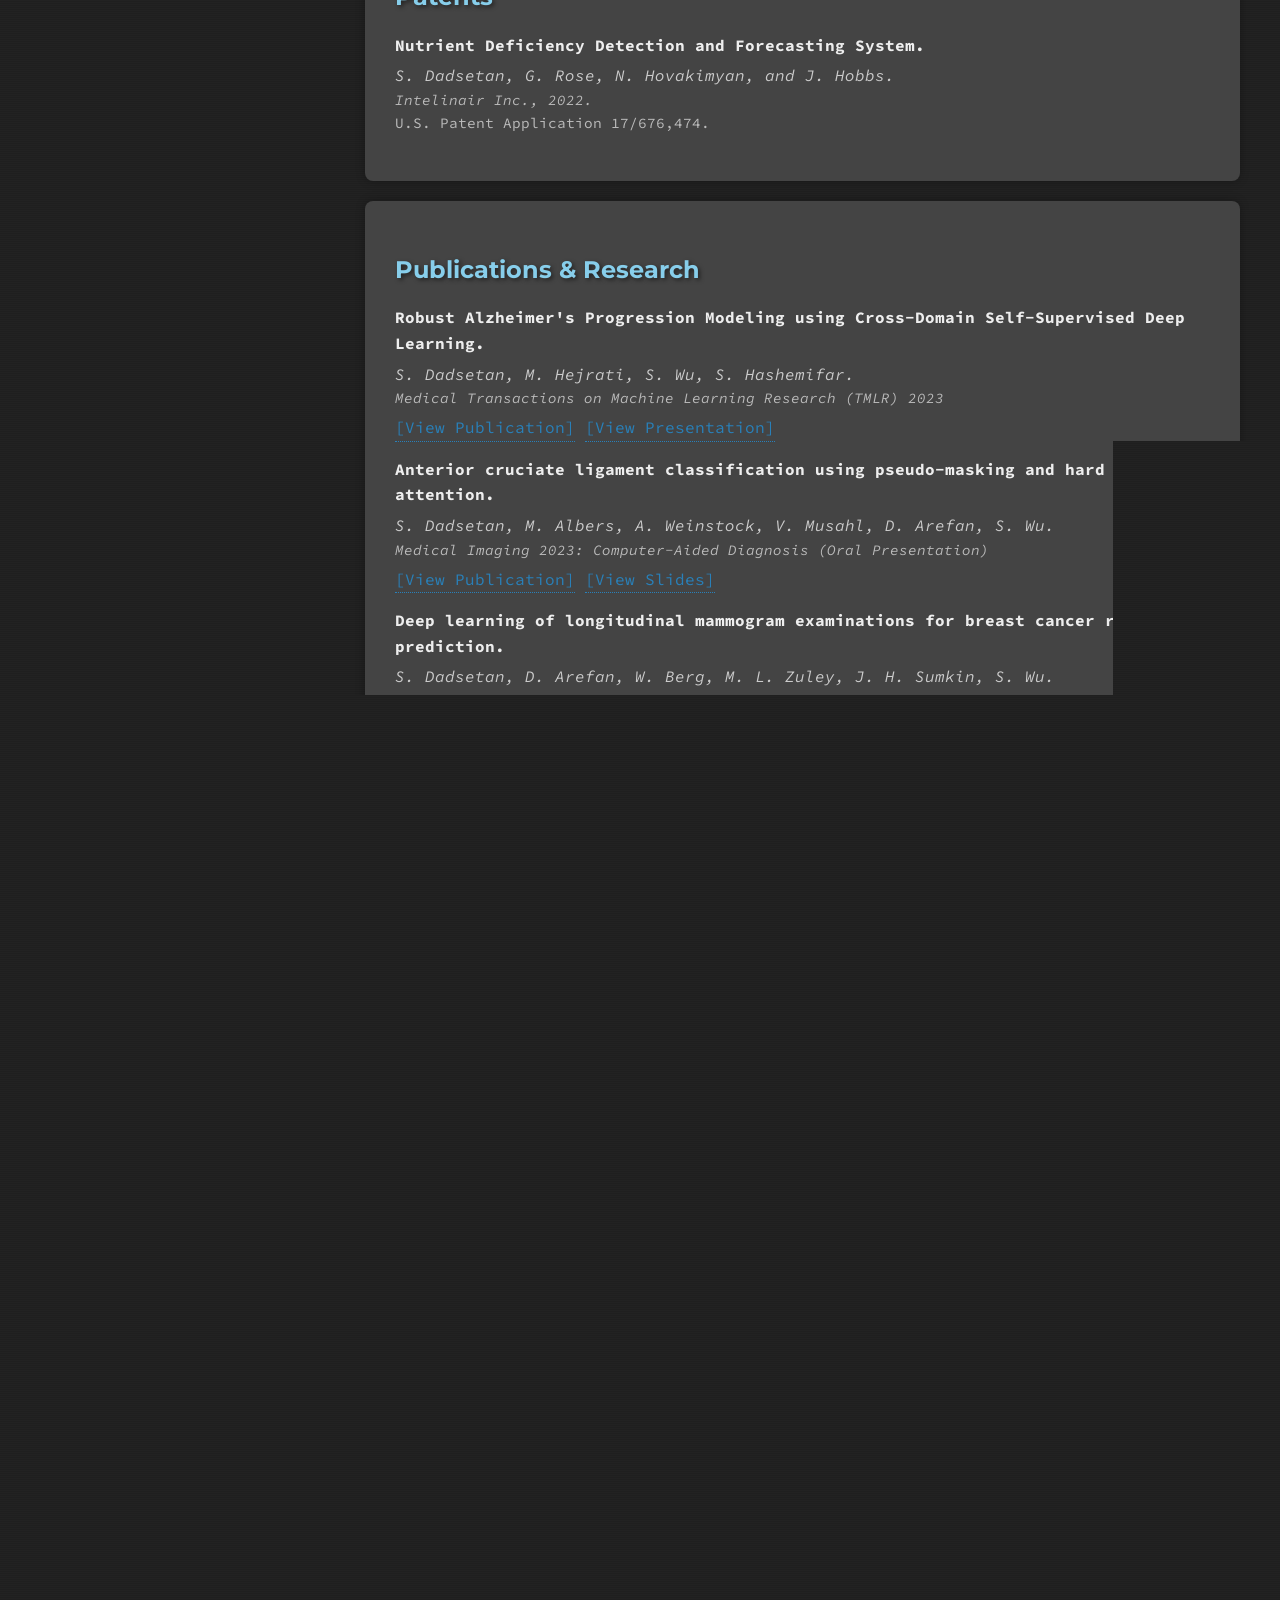
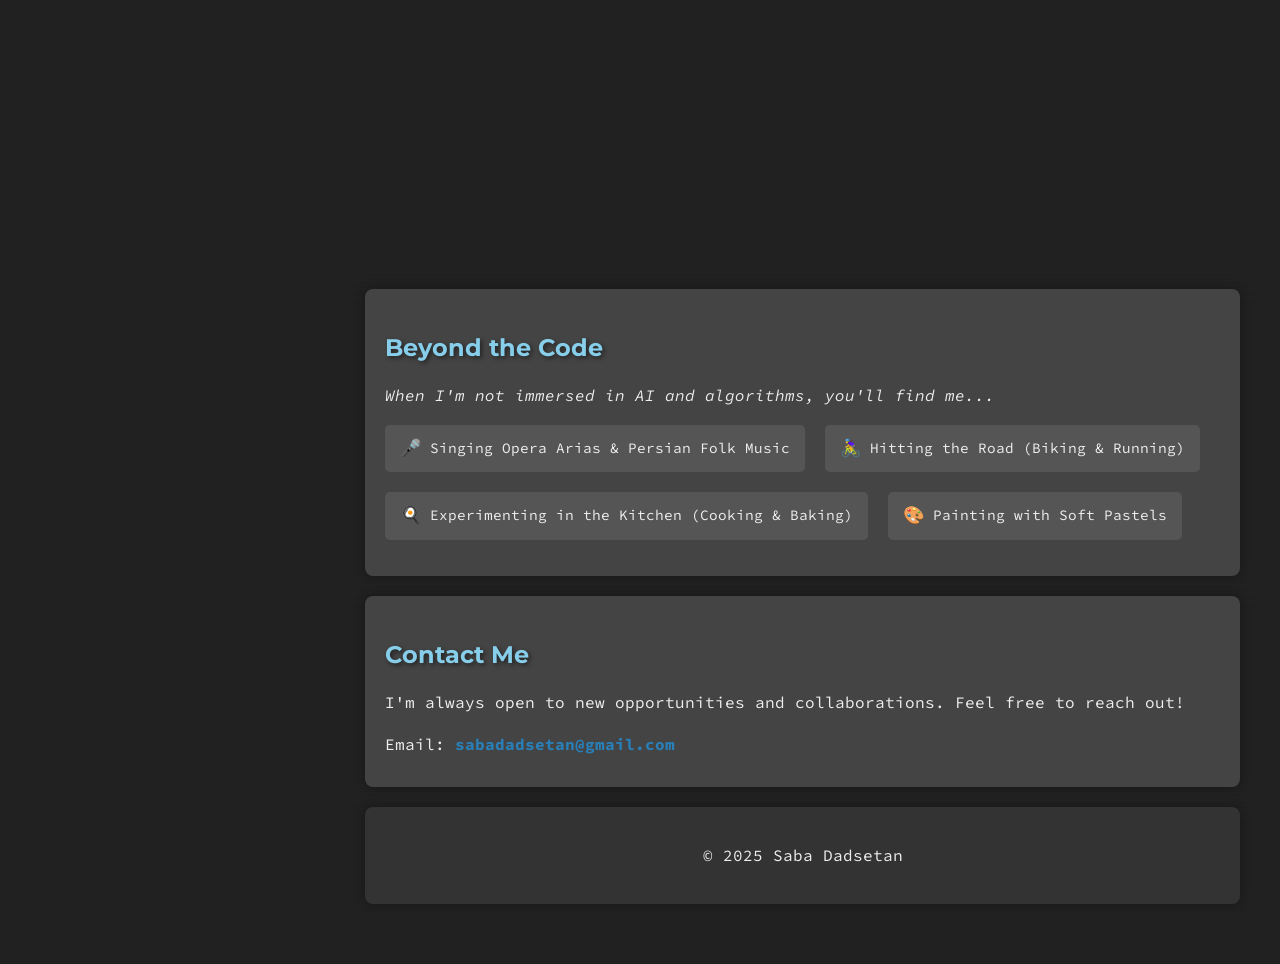
==== commit 1d38be4d: "update CV link" ====
--- a/index.html
+++ b/index.html
@@ -1,6 +1,14 @@
 ﻿<!DOCTYPE html>
 <html lang="en">
 <head>
+    <!-- Google tag (gtag.js) -->
+    <script async src="https://www.googletagmanager.com/gtag/js?id=G-5N284X08F6"></script>
+    <script>window.dataLayer = window.dataLayer || [];
+        function gtag() { dataLayer.push(arguments); }
+        gtag('js', new Date());
+
+        gtag('config', 'G-5N284X08F6');
+    </script>
     <meta charset="UTF-8">
     <meta name="viewport" content="width=device-width, initial-scale=1.0">
     <title>Saba's Portfolio</title>
@@ -37,7 +45,7 @@
 
                 <!--<a href="materials/Saba_Dadsetan_Resume_2025.pdf" download>CV</a><br>-->
                 
-                <a href="https://drive.google.com/file/d/1u2LDnxK86TnyUO9psJt4EPwdBo1tb9IV/view?usp=sharing" target="_blank">CV</a><br>
+                <a href="https://drive.google.com/file/d/11fcGRD2BeTo_TTTgvAK0jexXt_0BKotZ/view?usp=sharing" target="_blank">CV</a><br>
                 <a href="https://scholar.google.com/citations?hl=en&user=GajVlYUAAAAJ" target="_blank">Google Scholar</a><br>
                 <a href="https://www.linkedin.com/in/saba-dadsetan/" target="_blank">LinkedIn</a><br>
                 <a href="https://github.com/SabaDD" target="_blank">GitHub</a>
